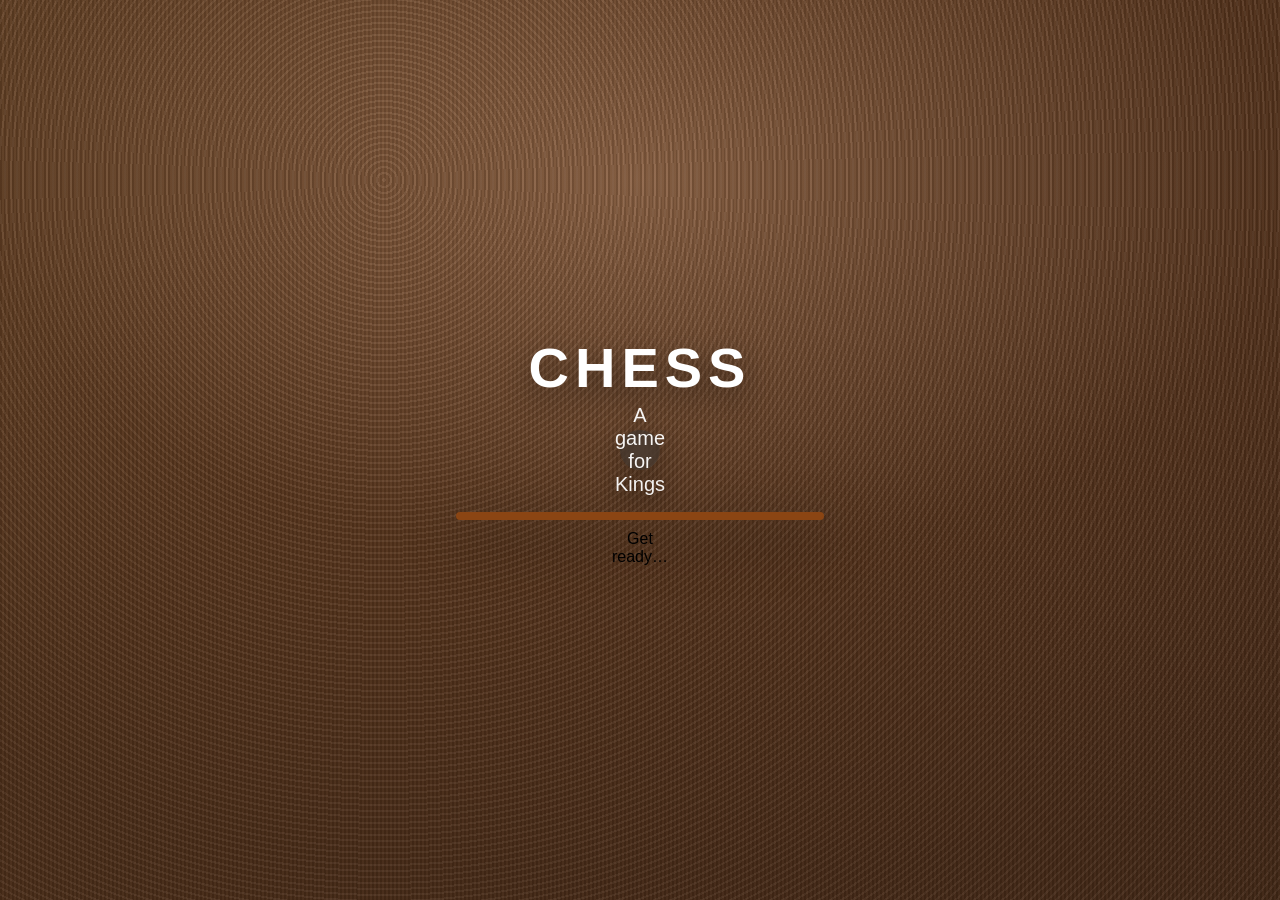
==== index.html @ a7a5f312 "Add files via upload" ====
<!DOCTYPE html>
<html lang="en">
<head>
  <meta charset="UTF-8">
  <meta name="viewport" content="width=device-width, initial-scale=1.0">
  <title>Chess Game</title>
  <link rel="stylesheet" href="styles.css">
</head>
<body>
  <div id="game-container">
    <div id="intro-overlay" class="intro-overlay">
      <h1 class="intro-title">CHESS</h1>
      <p class="intro-subtitle">A game for Kings</p>
      <div id="intro-chessboard" class="intro-chessboard" aria-hidden="true"></div>
      <div class="intro-cta" aria-hidden="true">Get ready…</div>
    </div>
  </div>



  <script src="chess.js"></script>
  <script src="intro.js"></script>
</body>
</html>
---- styles.css ----
* {
  margin: 0;
  padding: 0;
  box-sizing: border-box;
}

body {
  font-family: 'Segoe UI', Tahoma, Geneva, Verdana, sans-serif;
  /* Wood-like textured background */
  background:
    /* vignette */
    radial-gradient(1200px 700px at 50% 20%, rgba(255,255,255,0.10), rgba(0,0,0,0.25) 55%, rgba(0,0,0,0.35) 100%),
    /* wood rings / grain */
    repeating-radial-gradient(circle at 30% 20%, rgba(255,255,255,0.07) 0 2px, rgba(0,0,0,0.08) 2px 6px),
    repeating-linear-gradient(90deg, rgba(0,0,0,0.10) 0 2px, rgba(255,255,255,0.04) 2px 4px),
    /* base */
    linear-gradient(135deg, #8a5a33 0%, #7a4a28 35%, #6a3f22 100%);
  display: flex;
  justify-content: center;
  align-items: center;
  min-height: 100vh;
  padding: 20px;
}

/* Intro overlay */
.intro-overlay {
  position: absolute;
  inset: 0;
  display: flex;
  flex-direction: column;
  justify-content: center;
  align-items: center;
  z-index: 50;
  background: rgba(0, 0, 0, 0.35);
  backdrop-filter: blur(10px);
  border-radius: 20px;
  gap: 10px;
}

#game-container {
  position: relative;
}

.intro-title {
  color: #fff;
  font-size: 56px;
  letter-spacing: 6px;
  text-shadow: 0 10px 30px rgba(0,0,0,0.45);
}

.intro-subtitle {
  color: rgba(255,255,255,0.95);
  font-size: 20px;
  margin-top: -6px;
  margin-bottom: 6px;
  text-shadow: 0 6px 20px rgba(0,0,0,0.45);
}

.intro-chessboard {
  position: relative;
  width: calc(var(--intro-cell, 46px) * 8);
  height: calc(var(--intro-cell, 46px) * 8);
  display: grid;
  grid-template-columns: repeat(8, var(--intro-cell, 46px));
  grid-template-rows: repeat(8, var(--intro-cell, 46px));
  border: 4px solid #8B4513;
  border-radius: 12px;
  overflow: hidden;
  box-shadow: 0 18px 50px rgba(0,0,0,0.5);
  background: #b58863;
}

.intro-square {
  width: var(--intro-cell, 46px);
  height: var(--intro-cell, 46px);
}

.intro-square.light { background: #f0d9b5; }
.intro-square.dark { background: #b58863; }

.intro-piece {
  position: absolute;
  width: var(--intro-cell, 46px);
  height: var(--intro-cell, 46px);
  display: flex;
  align-items: center;
  justify-content: center;
  font-size: 36px;
  font-weight: bold;
  color: #fff;
  text-shadow: 0 6px 18px rgba(0,0,0,0.55);
  font-family: 'Chess Meridian', serif;

  animation: piece-fall 900ms cubic-bezier(0.2, 0.9, 0.15, 1) forwards;
}

@keyframes piece-fall {
  to {
    transform: translateY(0);
    filter: drop-shadow(0 8px 18px rgba(0,0,0,0.45));
  }
}

.intro-overlay.intro-finished {
  opacity: 0;
  pointer-events: none;
  transition: opacity 350ms ease;
}

/* End intro overlay */

/* Modes page */

.modes-container {
  width: min(900px, 100%);
}

.modes-title {
  color: #fff;
  font-size: 54px;
  letter-spacing: 6px;
  margin-top: 8px;
  text-shadow: 0 10px 30px rgba(0,0,0,0.45);
}

.modes-subtitle {
  color: rgba(255,255,255,0.95);
  margin-top: 6px;
  margin-bottom: 18px;
  font-size: 18px;
}

.modes-grid {
  display: grid;
  grid-template-columns: 1fr 1fr;
  gap: 18px;
  margin: 20px 0;
}

.mode-card {
  border: 2px solid rgba(255,255,255,0.2);
  background: rgba(255,255,255,0.08);
  color: #fff;
  border-radius: 18px;
  padding: 22px;
  cursor: pointer;
  transition: transform 0.2s ease, background 0.2s ease, border-color 0.2s ease;
  text-align: left;
}

.mode-card:hover {
  transform: translateY(-3px);
  background: rgba(255,255,255,0.12);
  border-color: rgba(255,255,255,0.35);
}

.mode-card-title {
  font-weight: 800;
  font-size: 20px;
}

.mode-card-desc {
  margin-top: 6px;
  font-size: 14px;
  opacity: 0.95;
}

.panel {
  margin-top: 12px;
  background: rgba(0,0,0,0.25);
  border: 1px solid rgba(255,255,255,0.15);
  border-radius: 16px;
  padding: 18px;
}

.panel-header {
  color: #fff;
  font-weight: 800;
  font-size: 18px;
  margin-bottom: 10px;
}

.panel-subtext {
  color: rgba(255,255,255,0.92);
  margin-bottom: 10px;
  font-size: 14px;
}

.panel-section {
  margin-bottom: 16px;
}

.level-grid, .match-grid {
  display: grid;
  grid-template-columns: 1fr 1fr 1fr;
  gap: 12px;
}

.match-grid {
  grid-template-columns: 1fr 1fr;
}

.level-btn, .match-btn {
  border: 1px solid rgba(255,255,255,0.18);
  background: rgba(255,255,255,0.08);
  color: #fff;
  border-radius: 14px;
  padding: 14px 10px;
  cursor: pointer;
  transition: transform 0.15s ease, background 0.15s ease, border-color 0.15s ease;
}

.level-btn:hover, .match-btn:hover {
  transform: translateY(-2px);
  background: rgba(255,255,255,0.12);
}

.level-btn.is-active, .match-btn.is-active {
  border-color: #4CAF50;
  box-shadow: 0 0 0 2px rgba(76,175,80,0.25);
}

.primary-btn {
  background: #4CAF50 !important;
  color: #fff !important;
  border: none !important;
  padding: 12px 30px !important;
  font-size: 16px !important;
  border-radius: 25px !important;
  cursor: pointer !important;
  box-shadow: 0 5px 15px rgba(0,0,0,0.2) !important;
}

.primary-btn:disabled {
  opacity: 0.6;
  cursor: not-allowed;
  transform: none !important;
}

.ghost-btn {
  background: transparent !important;
  color: rgba(255,255,255,0.95) !important;
  border: 1px solid rgba(255,255,255,0.35) !important;
  box-shadow: none !important;
}

.panel-actions {
  display: flex;
  justify-content: center;
  margin-top: 10px;
}

.panel-message {
  margin-top: 10px;
  color: rgba(255,255,255,0.95);
  min-height: 22px;
  font-size: 14px;
}

.panel-footer {
  margin-top: 14px;
  display: flex;
  justify-content: center;
}

#game-container {
  position: relative;
  text-align: center;
  background: rgba(255,255,255,0.1);
  border-radius: 20px;
  padding: 20px;
  box-shadow: 0 20px 40px rgba(0,0,0,0.3);
  backdrop-filter: blur(10px);
}

#chessboard {

  display: grid;
  grid-template-columns: repeat(8, 60px);
  grid-template-rows: repeat(8, 60px);
  border: 5px solid #8B4513;
  border-radius: 10px;
  box-shadow: 0 10px 30px rgba(0,0,0,0.5);
  margin: 0 auto 20px;
  background: #b58863;
}

.square {
  width: 60px;
  height: 60px;
  display: flex;
  justify-content: center;
  align-items: center;
  font-size: 40px;
  font-weight: bold;
  cursor: pointer;
  user-select: none;
  transition: all 0.2s ease;
  position: relative;
}

.square.light {
  background: #f0d9b5;
}

.square.dark {
  background: #b58863;
}

.square:hover {
  transform: scale(1.05);
  box-shadow: inset 0 0 20px rgba(255,255,0,0.5);
  z-index: 2;
}

.square.selected {
  background: rgba(0,255,0,0.3) !important;
  box-shadow: inset 0 0 20px rgba(0,255,0,0.5);
}

.square.valid-move {
  background: rgba(0,255,0,0.4) !important;
  box-shadow: inset 0 0 20px rgba(0,255,0,0.6);
}

.square.capture {
  background: rgba(255,0,0,0.4) !important;
  box-shadow: inset 0 0 20px rgba(255,0,0,0.6);
}

.piece {
  transition: transform 0.5s cubic-bezier(0.25, 0.46, 0.45, 0.94);
  font-family: 'Chess Meridian', serif; /* Fallback to system fonts with Unicode chess */
}

.piece.dragging {
  transform: rotate(5deg) !important;
  z-index: 1000;
  animation: shake 0.5s;
}

@keyframes shake {
  0%, 100% { transform: translateX(0); }
  25% { transform: translateX(-2px); }
  75% { transform: translateX(2px); }
}

.move-animation {
  animation: move 0.5s ease-in-out;
}

@keyframes move {
  0% { transform: scale(1) translate(0, 0); }
  50% { transform: scale(1.2) translate(0, -10px); }
  100% { transform: scale(1) translate(0, 0); }
}

#status {
  font-size: 24px;
  color: white;
  margin-bottom: 15px;
  text-shadow: 2px 2px 4px rgba(0,0,0,0.5);
}

button {
  background: #4CAF50;
  color: white;
  border: none;
  padding: 12px 30px;
  font-size: 18px;
  border-radius: 25px;
  cursor: pointer;
  transition: all 0.3s;
  box-shadow: 0 5px 15px rgba(0,0,0,0.2);
  margin: 0 10px;
}

button:hover {
  background: #45a049;
  transform: translateY(-2px);
  box-shadow: 0 8px 25px rgba(0,0,0,0.3);
}

#move-history {
  margin-top: 20px;
  color: white;
  max-height: 200px;
  overflow-y: auto;
  text-align: left;
  background: rgba(0,0,0,0.3);
  padding: 15px;
  border-radius: 10px;
}

.turn-indicator {
  position: absolute;
  top: 10px;
  right: 10px;
  background: rgba(255,255,255,0.9);
  padding: 5px 10px;
  border-radius: 15px;
  font-weight: bold;
  font-size: 14px;
}

/* Responsive */
@media (max-width: 600px) {
  body {
    padding: 12px;
  }

  /* Intro */
  .intro-title {
    font-size: 40px;
    letter-spacing: 4px;
    text-align: center;
  }
  .intro-subtitle {
    font-size: 16px;
  }
  .intro-chessboard {
    --intro-cell: 34px;
  }
  .intro-piece {
    font-size: 28px;
  }

  /* Modes */
  .modes-title {
    font-size: 38px;
    letter-spacing: 4px;
  }
  .modes-subtitle {
    font-size: 16px;
  }
  .modes-grid {
    grid-template-columns: 1fr;
  }

  /* Game */
  #game-container {
    padding: 14px;
  }
  #chessboard {
    display: grid;
    grid-template-columns: repeat(8, 42px);
    grid-template-rows: repeat(8, 42px);
  }
  .square {
    width: 42px;
    height: 42px;
    font-size: 28px;
  }
  #status {
    font-size: 20px;
    margin-bottom: 10px;
  }
  .turn-indicator {
    top: 8px;
    right: 8px;
    font-size: 12px;
    padding: 4px 8px;
  }

  /* Buttons should fit comfortably */
  button {
    margin: 6px 6px;
    padding: 12px 18px;
    font-size: 16px;
  }
  .primary-btn {
    padding: 12px 20px !important;
  }

  /* History should not overflow */
  #move-history {
    max-height: 160px;
    padding: 12px;
    font-size: 14px;
  }

  /* Grid layout for panels */
  .level-grid {
    grid-template-columns: 1fr;
  }
  .match-grid {
    grid-template-columns: 1fr;
  }
}

@media (min-width: 601px) and (max-width: 900px) {
  /* Tablet */
  #chessboard {
    grid-template-columns: repeat(8, 52px);
    grid-template-rows: repeat(8, 52px);
  }
  .square {
    width: 52px;
    height: 52px;
    font-size: 34px;
  }
  .modes-title {
    font-size: 46px;
  }
}
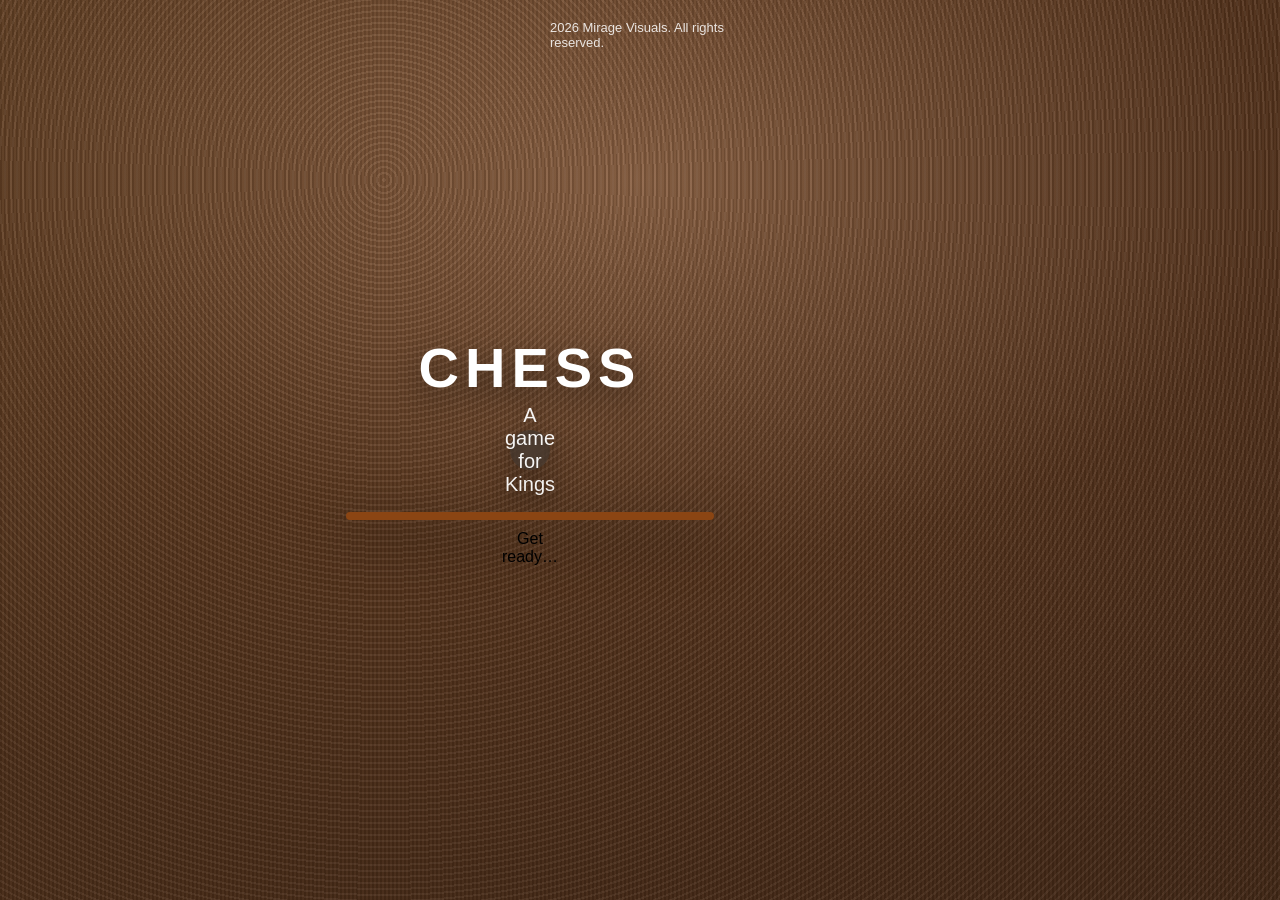
==== commit df511c6e: "AI addition and extra app modifications" ====
--- a/index.html
+++ b/index.html
@@ -16,7 +16,7 @@
     </div>
   </div>
 
-
+  <footer class="app-footer">2026 Mirage Visuals. All rights reserved.</footer>
 
   <script src="chess.js"></script>
   <script src="intro.js"></script>
@@ -25,3 +25,7 @@
 
 
 
+
+
+
+
--- a/styles.css
+++ b/styles.css
@@ -263,6 +263,55 @@
   justify-content: center;
 }
 
+.app-footer {
+  /* Default: place below main content */
+  width: 100%;
+  text-align: center;
+  color: rgba(255,255,255,0.85);
+  font-size: 13px;
+  margin-top: 18px;
+}
+
+/* Put footer on the side (right of the board) for desktop */
+@media (min-width: 901px) {
+  /* pages that have only a #game-container stack can’t be reflowed; for main-game/tutor we
+     want the footer to look like a side label, so we attach to #game-container layout only. */
+  #game-container {
+    display: flex;
+    flex-direction: row;
+    align-items: flex-start;
+    justify-content: center;
+    gap: 26px;
+  }
+
+  #move-history {
+    order: 2;
+  }
+
+  .app-footer {
+    order: 3;
+    /* “side” placement */
+    margin-top: 0;
+    width: 220px;
+    text-align: left;
+    align-self: flex-start;
+  }
+}
+
+@media (max-width: 900px) {
+  /* Everything below on smaller screens */
+  #game-container {
+    display: block;
+  }
+  .app-footer {
+    width: 100%;
+    text-align: center;
+    margin-top: 18px;
+    align-self: auto;
+  }
+}
+
+
 #game-container {
   position: relative;
   text-align: center;
@@ -325,7 +374,7 @@
 
 .square.capture {
   background: rgba(255,0,0,0.4) !important;
-  box-shadow: inset 0 0 20px rgba(255,0,0,0.6);
+  box-shadow: inset 0 0 20px rgba(0,255,0,0.6);
 }
 
 .piece {
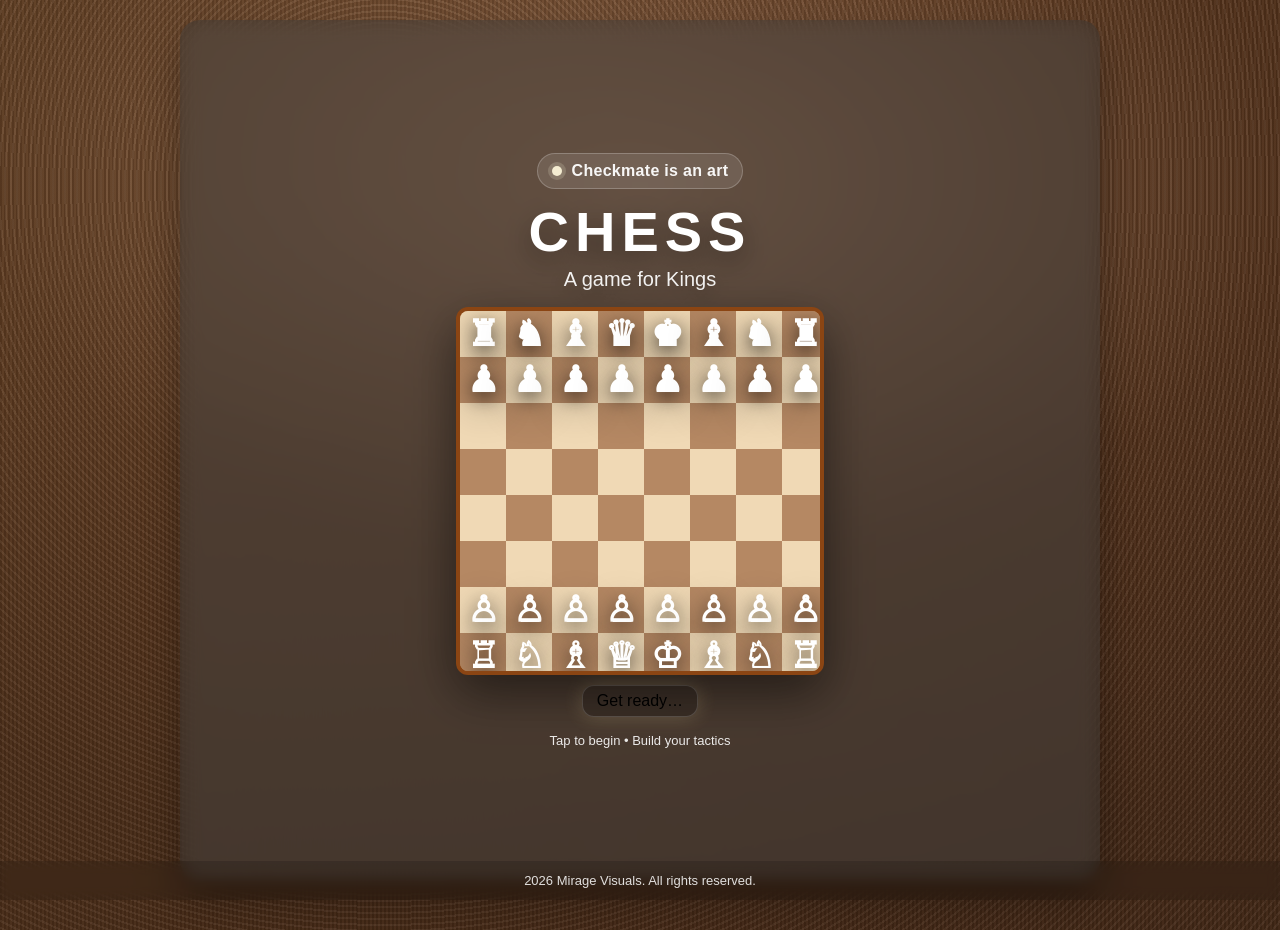
==== commit b775497f: "Add files via upload" ====
--- a/index.html
+++ b/index.html
@@ -7,14 +7,30 @@
   <link rel="stylesheet" href="styles.css">
 </head>
 <body>
-  <div id="game-container">
-    <div id="intro-overlay" class="intro-overlay">
-      <h1 class="intro-title">CHESS</h1>
-      <p class="intro-subtitle">A game for Kings</p>
-      <div id="intro-chessboard" class="intro-chessboard" aria-hidden="true"></div>
-      <div class="intro-cta" aria-hidden="true">Get ready…</div>
+<div id="intro-wrap" aria-label="Chess intro">
+    <div id="game-container">
+      <div id="intro-overlay" class="intro-overlay">
+        <div class="intro-badge" aria-hidden="true">
+          <span class="intro-badge-dot"></span>
+          <span>Checkmate is an art</span>
+        </div>
+
+        <h1 class="intro-title">CHESS</h1>
+        <p class="intro-subtitle">A game for Kings</p>
+
+        <div id="intro-chessboard" class="intro-chessboard" aria-hidden="true"></div>
+
+        <div class="intro-cta" aria-hidden="true">
+          <span class="intro-cta-glow">Get ready…</span>
+        </div>
+
+        <div class="intro-bottom-hint" aria-hidden="true">
+          Tap to begin • Build your tactics
+        </div>
+      </div>
     </div>
   </div>
+
 
   <footer class="app-footer">2026 Mirage Visuals. All rights reserved.</footer>
 
--- a/styles.css
+++ b/styles.css
@@ -15,14 +15,43 @@
     repeating-linear-gradient(90deg, rgba(0,0,0,0.10) 0 2px, rgba(255,255,255,0.04) 2px 4px),
     /* base */
     linear-gradient(135deg, #8a5a33 0%, #7a4a28 35%, #6a3f22 100%);
+
+  display: flex;
+  flex-direction: column;
+  align-items: center;
+
+  min-height: 100vh;
+  padding: 20px;
+}
+
+/* Ensure a fixed footer never overlaps page content */
+body {
+  padding-bottom: 50px;
+}
+
+
+/* Intro overlay */
+#intro-wrap {
+  width: 100%;
+  display: flex;
+  justify-content: center;
+}
+
+/* Make the landing intro content sit centered within the viewport */
+#intro-wrap {
+  width: 100%;
+}
+
+#game-container {
+  position: relative;
+  width: min(920px, 100%);
   display: flex;
   justify-content: center;
   align-items: center;
-  min-height: 100vh;
-  padding: 20px;
-}
-
-/* Intro overlay */
+  min-height: calc(100vh - 40px);
+}
+
+
 .intro-overlay {
   position: absolute;
   inset: 0;
@@ -37,9 +66,44 @@
   gap: 10px;
 }
 
-#game-container {
-  position: relative;
-}
+.intro-badge {
+  display: inline-flex;
+  align-items: center;
+  gap: 10px;
+  padding: 8px 14px;
+  border-radius: 999px;
+  background: rgba(255,255,255,0.10);
+  border: 1px solid rgba(255,255,255,0.22);
+  color: rgba(255,255,255,0.95);
+  font-weight: 700;
+  letter-spacing: 0.3px;
+}
+
+.intro-badge-dot {
+  width: 10px;
+  height: 10px;
+  border-radius: 50%;
+  background: #f5edd2;
+  box-shadow: 0 0 0 4px rgba(245, 237, 210, 0.18);
+}
+
+.intro-cta-glow {
+  display: inline-block;
+  padding: 6px 14px;
+  border-radius: 12px;
+  background: rgba(0,0,0,0.18);
+  border: 1px solid rgba(255,255,255,0.18);
+  box-shadow: 0 0 20px rgba(244, 222, 158, 0.25);
+}
+
+.intro-bottom-hint {
+  margin-top: 6px;
+  font-size: 13px;
+  color: rgba(255,255,255,0.9);
+  text-align: center;
+}
+
+
 
 .intro-title {
   color: #fff;
@@ -264,24 +328,30 @@
 }
 
 .app-footer {
-  /* Default: place below main content */
+  /* Fixed footer at bottom of viewport (independent of game container resizing) */
+  position: fixed;
+  left: 0;
+  right: 0;
+  bottom: 0;
+
   width: 100%;
   text-align: center;
   color: rgba(255,255,255,0.85);
   font-size: 13px;
-  margin-top: 18px;
-}
+  margin-top: 0;
+
+  padding: 12px 0;
+  background: rgba(0, 0, 0, 0.15);
+  backdrop-filter: blur(6px);
+  z-index: 9999;
+}
+
 
 /* Put footer on the side (right of the board) for desktop */
 @media (min-width: 901px) {
-  /* pages that have only a #game-container stack can’t be reflowed; for main-game/tutor we
-     want the footer to look like a side label, so we attach to #game-container layout only. */
   #game-container {
-    display: flex;
-    flex-direction: row;
-    align-items: flex-start;
-    justify-content: center;
-    gap: 26px;
+    /* Keep desktop layout from forcing side-style alignment */
+    display: block;
   }
 
   #move-history {
@@ -289,27 +359,30 @@
   }
 
   .app-footer {
-    order: 3;
-    /* “side” placement */
+    /* Keep fixed footer behavior on desktop */
+    order: initial;
     margin-top: 0;
-    width: 220px;
-    text-align: left;
-    align-self: flex-start;
-  }
-}
+    width: 100%;
+    text-align: center;
+    align-self: auto;
+  }
+}
+
 
 @media (max-width: 900px) {
   /* Everything below on smaller screens */
   #game-container {
     display: block;
   }
+
   .app-footer {
+    /* keep fixed footer at viewport bottom */
+    margin-top: 0;
     width: 100%;
     text-align: center;
-    margin-top: 18px;
-    align-self: auto;
-  }
-}
+  }
+}
+
 
 
 #game-container {
@@ -323,10 +396,11 @@
 }
 
 #chessboard {
-
+  --cell-size: 60px;
   display: grid;
-  grid-template-columns: repeat(8, 60px);
-  grid-template-rows: repeat(8, 60px);
+  grid-template-columns: repeat(8, var(--cell-size));
+  grid-template-rows: repeat(8, var(--cell-size));
+
   border: 5px solid #8B4513;
   border-radius: 10px;
   box-shadow: 0 10px 30px rgba(0,0,0,0.5);
@@ -460,19 +534,35 @@
 
   /* Intro */
   .intro-title {
-    font-size: 40px;
+    font-size: 44px;
     letter-spacing: 4px;
     text-align: center;
   }
   .intro-subtitle {
-    font-size: 16px;
-  }
+    font-size: 17px;
+  }
+
+  .intro-badge {
+    padding: 7px 12px;
+    font-size: 13px;
+  }
+
+  .intro-cta-glow {
+    padding: 6px 14px;
+    font-size: 14px;
+  }
+
+  .intro-bottom-hint {
+    font-size: 13px;
+  }
+
   .intro-chessboard {
-    --intro-cell: 34px;
+    --intro-cell: 38px;
   }
   .intro-piece {
-    font-size: 28px;
-  }
+    font-size: 30px;
+  }
+
 
   /* Modes */
   .modes-title {
